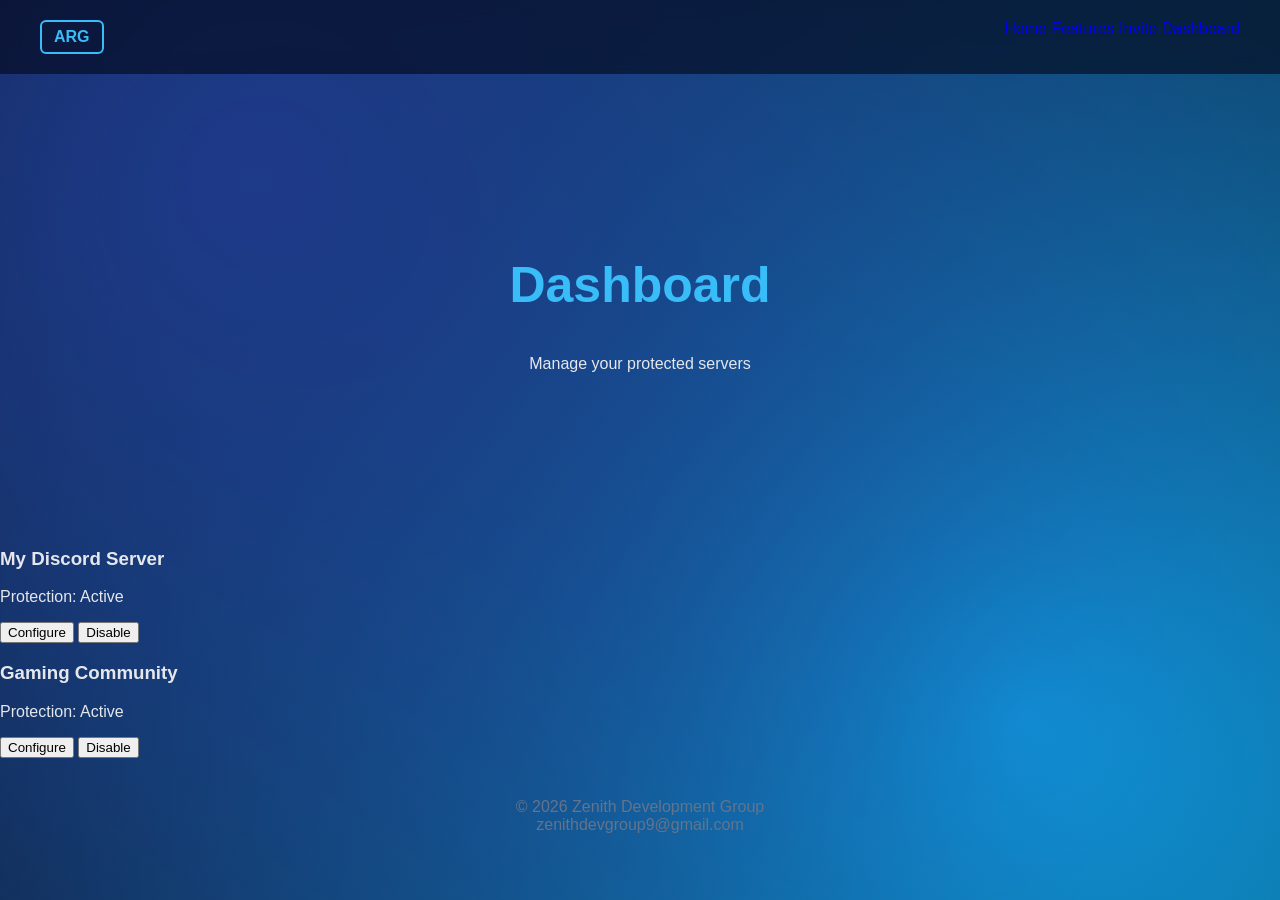
==== dashboard.html @ f728563c "Create dashboard.html" ====
<!DOCTYPE html>
<html lang="en">
<head>
<meta charset="UTF-8">
<meta name="viewport" content="width=device-width, initial-scale=1.0">
<title>Dashboard - AegisRaidGuard</title>
<link rel="stylesheet" href="style.css">
</head>

<body>

<div class="background"></div>

<nav>
  <div class="logo-box">ARG</div>
  <div>
    <a href="index.html">Home</a>
    <a href="features.html">Features</a>
    <a href="invite.html">Invite</a>
    <a href="dashboard.html">Dashboard</a>
  </div>
</nav>

<section class="hero">
  <h2>Dashboard</h2>
  <p>Manage your protected servers</p>
</section>

<!-- SERVERS -->
<section class="servers">

  <div class="server-card">
    <div class="server-info">
      <h3>My Discord Server</h3>
      <p>Protection: Active</p>
    </div>

    <div class="server-actions">
      <button>Configure</button>
      <button class="danger">Disable</button>
    </div>
  </div>

  <div class="server-card">
    <div class="server-info">
      <h3>Gaming Community</h3>
      <p>Protection: Active</p>
    </div>

    <div class="server-actions">
      <button>Configure</button>
      <button class="danger">Disable</button>
    </div>
  </div>

</section>

<footer>
  © 2026 Zenith Development Group  
  <br>zenithdevgroup9@gmail.com
</footer>

</body>
</html>
---- style.css ----
body {
  margin: 0;
  font-family: Arial, sans-serif;
  background: #0b1220;
  color: #e5e7eb;
}

/* BACKGROUND */
.background {
  position: fixed;
  width: 100%;
  height: 100%;
  background: radial-gradient(circle at 20% 20%, #1e3a8a, transparent),
              radial-gradient(circle at 80% 80%, #0ea5e9, transparent);
  animation: moveBg 12s infinite alternate;
  z-index: -1;
}

@keyframes moveBg {
  0% { transform: translate(0,0); }
  100% { transform: translate(-60px,-60px); }
}

/* NAV */
nav {
  display: flex;
  justify-content: space-between;
  padding: 20px 40px;
  background: rgba(2,6,23,0.6);
  backdrop-filter: blur(10px);
}

/* LOGO */
.logo-box {
  border: 2px solid #38bdf8;
  padding: 6px 12px;
  border-radius: 6px;
  color: #38bdf8;
  font-weight: bold;
}

/* HERO */
.hero {
  text-align: center;
  padding: 140px 20px;
}

.hero h2 {
  font-size: 50px;
  color: #38bdf8;
}

/* BUTTONS */
.buttons {
  margin-top: 20px;
}

.btn {
  padding: 12px 25px;
  background: #38bdf8;
  color: black;
  border-radius: 10px;
  text-decoration: none;
  margin: 5px;
  display: inline-block;
  transition: 0.3s;
}

.btn.secondary {
  background: transparent;
  border: 1px solid #38bdf8;
  color: #38bdf8;
}

.btn:hover {
  transform: scale(1.05);
  box-shadow: 0 0 15px #38bdf8;
}

/* STATS */
.stats {
  display: flex;
  justify-content: center;
  gap: 40px;
  padding: 40px;
}

.stat h3 {
  font-size: 30px;
  text-align: center;
}

.stat p {
  text-align: center;
  color: #94a3b8;
}

/* STATUS */
.status {
  width: 15px;
  height: 15px;
  border-radius: 50%;
  margin: auto;
}

.online {
  background: #22c55e;
  box-shadow: 0 0 10px #22c55e;
}

/* DASHBOARD */
.dashboard {
  padding: 40px;
  max-width: 700px;
  margin: auto;
}

.dash-box {
  margin-bottom: 20px;
}

.bar {
  height: 10px;
  background: #1e293b;
  border-radius: 5px;
  overflow: hidden;
}

.fill {
  height: 100%;
  width: 70%;
  background: #38bdf8;
  animation: load 2s ease;
}

.fill.strong {
  width: 90%;
}

@keyframes load {
  from { width: 0; }
}

/* FOOTER */
footer {
  text-align: center;
  padding: 40px;
  color: #64748b;
}
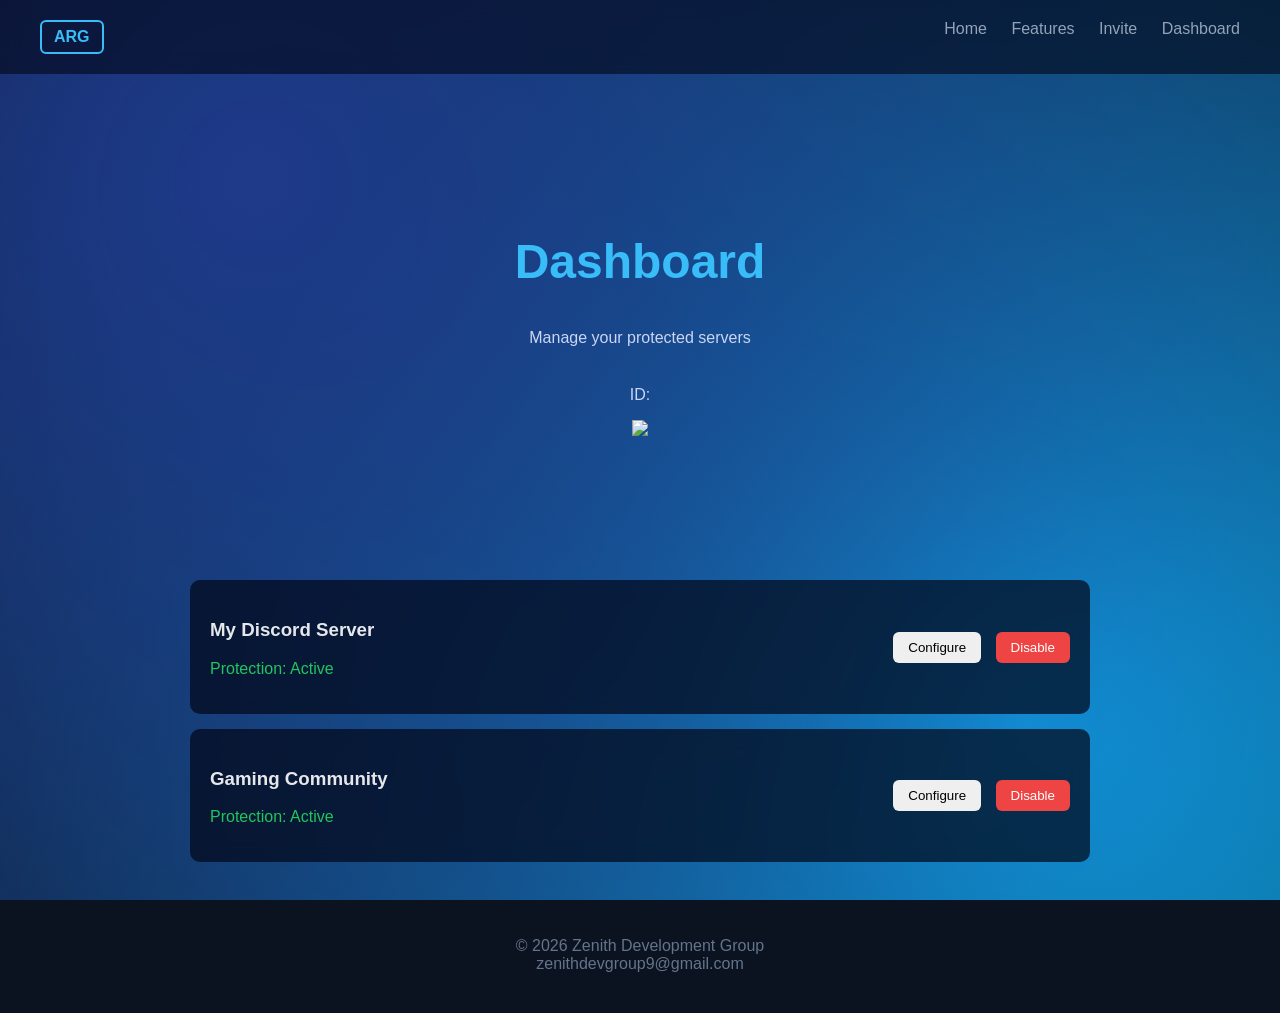
==== commit 6fe9a582: "Update dashboard.html" ====
--- a/dashboard.html
+++ b/dashboard.html
@@ -24,6 +24,16 @@
 <section class="hero">
   <h2>Dashboard</h2>
   <p>Manage your protected servers</p>
+  <h2 id="username"></h2>
+<p>ID: <span id="userid"></span></p>
+<img id="avatar" width="100" />
+
+<script>
+const params = new URLSearchParams(window.location.search);
+document.getElementById("username").textContent = params.get("username");
+document.getElementById("userid").textContent = params.get("id");
+document.getElementById("avatar").src = `https://cdn.discordapp.com/avatars/${params.get("id")}/${params.get("avatar")}.png`;
+</script>
 </section>
 
 <!-- SERVERS -->
--- a/style.css
+++ b/style.css
@@ -3,6 +3,7 @@
   font-family: Arial, sans-serif;
   background: #0b1220;
   color: #e5e7eb;
+  overflow-x: hidden;
 }
 
 /* BACKGROUND */
@@ -30,6 +31,16 @@
   backdrop-filter: blur(10px);
 }
 
+nav a {
+  color: #94a3b8;
+  margin-left: 20px;
+  text-decoration: none;
+}
+
+nav a:hover {
+  color: #38bdf8;
+}
+
 /* LOGO */
 .logo-box {
   border: 2px solid #38bdf8;
@@ -42,28 +53,33 @@
 /* HERO */
 .hero {
   text-align: center;
-  padding: 140px 20px;
+  padding: 120px 20px;
 }
 
 .hero h2 {
-  font-size: 50px;
-  color: #38bdf8;
-}
-
-/* BUTTONS */
-.buttons {
-  margin-top: 20px;
-}
-
+  font-size: 48px;
+  color: #38bdf8;
+}
+
+.hero p {
+  color: #cbd5f5;
+}
+
+/* BOTONES GENERALES */
 .btn {
   padding: 12px 25px;
   background: #38bdf8;
   color: black;
   border-radius: 10px;
   text-decoration: none;
+  display: inline-block;
   margin: 5px;
-  display: inline-block;
   transition: 0.3s;
+}
+
+.btn:hover {
+  transform: scale(1.05);
+  box-shadow: 0 0 15px #38bdf8;
 }
 
 .btn.secondary {
@@ -72,9 +88,27 @@
   color: #38bdf8;
 }
 
-.btn:hover {
-  transform: scale(1.05);
-  box-shadow: 0 0 15px #38bdf8;
+/* FEATURES */
+.features {
+  display: grid;
+  grid-template-columns: repeat(auto-fit, minmax(250px,1fr));
+  gap: 20px;
+  padding: 40px;
+}
+
+.card {
+  background: rgba(2,6,23,0.7);
+  backdrop-filter: blur(10px);
+  padding: 25px;
+  border-radius: 12px;
+  transition: 0.4s;
+  opacity: 0;
+  transform: translateY(40px);
+}
+
+.card:hover {
+  transform: translateY(-10px) scale(1.02);
+  box-shadow: 0 0 15px rgba(56,189,248,0.3);
 }
 
 /* STATS */
@@ -83,6 +117,7 @@
   justify-content: center;
   gap: 40px;
   padding: 40px;
+  flex-wrap: wrap;
 }
 
 .stat h3 {
@@ -141,6 +176,51 @@
   from { width: 0; }
 }
 
+/* SERVERS (dashboard) */
+.servers {
+  max-width: 900px;
+  margin: auto;
+  padding: 20px;
+}
+
+.server-card {
+  display: flex;
+  justify-content: space-between;
+  align-items: center;
+  background: rgba(2,6,23,0.7);
+  backdrop-filter: blur(10px);
+  padding: 20px;
+  border-radius: 10px;
+  margin-bottom: 15px;
+  transition: 0.3s;
+}
+
+.server-card:hover {
+  transform: translateY(-5px);
+}
+
+.server-info p {
+  color: #22c55e;
+}
+
+/* BOTONES DASHBOARD */
+.server-actions button {
+  margin-left: 10px;
+  padding: 8px 15px;
+  border: none;
+  border-radius: 6px;
+  cursor: pointer;
+}
+
+.server-actions button:hover {
+  opacity: 0.8;
+}
+
+.server-actions .danger {
+  background: #ef4444;
+  color: white;
+}
+
 /* FOOTER */
 footer {
   text-align: center;
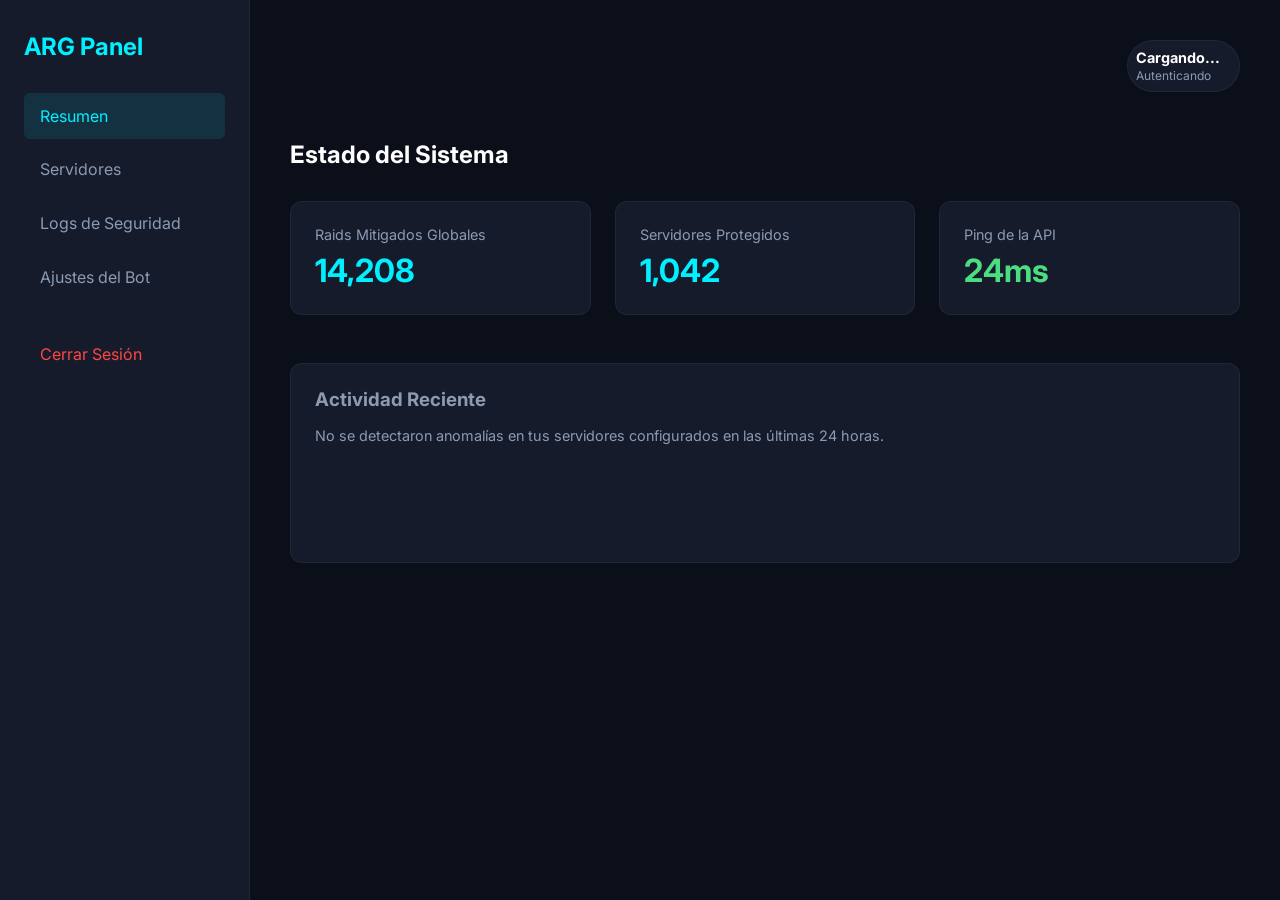
==== commit 7d89773c: "Update dashboard.html" ====
--- a/dashboard.html
+++ b/dashboard.html
@@ -1,74 +1,61 @@
 <!DOCTYPE html>
-<html lang="en">
+<html lang="es">
 <head>
-<meta charset="UTF-8">
-<meta name="viewport" content="width=device-width, initial-scale=1.0">
-<title>Dashboard - AegisRaidGuard</title>
-<link rel="stylesheet" href="style.css">
+    <meta charset="UTF-8">
+    <meta name="viewport" content="width=device-width, initial-scale=1.0">
+    <title>Dashboard | AegisRaidGuard</title>
+    <link rel="stylesheet" href="/style.css">
+    <link href="https://fonts.googleapis.com/css2?family=Inter:wght@400;600;700&display=swap" rel="stylesheet">
 </head>
+<body>
+    <div class="dashboard-container">
+        <aside class="sidebar">
+            <h2>ARG Panel</h2>
+            <ul class="nav-links">
+                <li><a href="#" class="active">Resumen</a></li>
+                <li><a href="#">Servidores</a></li>
+                <li><a href="#">Logs de Seguridad</a></li>
+                <li><a href="#">Ajustes del Bot</a></li>
+                <li><a href="/" id="logoutBtn" style="color: var(--danger); margin-top: 2rem;">Cerrar Sesión</a></li>
+            </ul>
+        </aside>
 
-<body>
+        <main class="main-content animate-fade-in">
+            <header class="topbar">
+                <div class="user-profile">
+                    <img src="" alt="Avatar" id="userAvatar" class="avatar" style="display: none;">
+                    <div class="user-info">
+                        <h4 id="userName">Cargando...</h4>
+                        <p id="userId">Autenticando</p>
+                    </div>
+                </div>
+            </header>
 
-<div class="background"></div>
+            <section class="dashboard-core">
+                <h1 style="margin-bottom: 2rem;">Estado del Sistema</h1>
+                
+                <div class="stats-grid">
+                    <div class="stat-card">
+                        <div class="stat-title">Raids Mitigados Globales</div>
+                        <div class="stat-value">14,208</div>
+                    </div>
+                    <div class="stat-card">
+                        <div class="stat-title">Servidores Protegidos</div>
+                        <div class="stat-value">1,042</div>
+                    </div>
+                    <div class="stat-card">
+                        <div class="stat-title">Ping de la API</div>
+                        <div class="stat-value" style="color: #4ade80;">24ms</div>
+                    </div>
+                </div>
 
-<nav>
-  <div class="logo-box">ARG</div>
-  <div>
-    <a href="index.html">Home</a>
-    <a href="features.html">Features</a>
-    <a href="invite.html">Invite</a>
-    <a href="dashboard.html">Dashboard</a>
-  </div>
-</nav>
-
-<section class="hero">
-  <h2>Dashboard</h2>
-  <p>Manage your protected servers</p>
-  <h2 id="username"></h2>
-<p>ID: <span id="userid"></span></p>
-<img id="avatar" width="100" />
-
-<script>
-const params = new URLSearchParams(window.location.search);
-document.getElementById("username").textContent = params.get("username");
-document.getElementById("userid").textContent = params.get("id");
-document.getElementById("avatar").src = `https://cdn.discordapp.com/avatars/${params.get("id")}/${params.get("avatar")}.png`;
-</script>
-</section>
-
-<!-- SERVERS -->
-<section class="servers">
-
-  <div class="server-card">
-    <div class="server-info">
-      <h3>My Discord Server</h3>
-      <p>Protection: Active</p>
+                <div class="stat-card" style="min-height: 200px;">
+                    <h3 style="margin-bottom: 1rem; color: var(--text-muted);">Actividad Reciente</h3>
+                    <p style="color: #8b9bb4; font-size: 0.9rem;">No se detectaron anomalías en tus servidores configurados en las últimas 24 horas.</p>
+                </div>
+            </section>
+        </main>
     </div>
-
-    <div class="server-actions">
-      <button>Configure</button>
-      <button class="danger">Disable</button>
-    </div>
-  </div>
-
-  <div class="server-card">
-    <div class="server-info">
-      <h3>Gaming Community</h3>
-      <p>Protection: Active</p>
-    </div>
-
-    <div class="server-actions">
-      <button>Configure</button>
-      <button class="danger">Disable</button>
-    </div>
-  </div>
-
-</section>
-
-<footer>
-  © 2026 Zenith Development Group  
-  <br>zenithdevgroup9@gmail.com
-</footer>
-
+    <script src="/script.js"></script>
 </body>
 </html>
--- a/style.css
+++ b/style.css
@@ -1,229 +1,203 @@
+:root {
+    --bg-main: #0b0f19;
+    --bg-card: #151b2b;
+    --text-main: #ffffff;
+    --text-muted: #8b9bb4;
+    --accent: #00f0ff;
+    --discord: #5865F2;
+    --discord-hover: #4752c4;
+    --danger: #ff4646;
+}
+
+* {
+    margin: 0;
+    padding: 0;
+    box-sizing: border-box;
+    font-family: 'Inter', system-ui, -apple-system, sans-serif;
+}
+
 body {
-  margin: 0;
-  font-family: Arial, sans-serif;
-  background: #0b1220;
-  color: #e5e7eb;
-  overflow-x: hidden;
-}
-
-/* BACKGROUND */
-.background {
-  position: fixed;
-  width: 100%;
-  height: 100%;
-  background: radial-gradient(circle at 20% 20%, #1e3a8a, transparent),
-              radial-gradient(circle at 80% 80%, #0ea5e9, transparent);
-  animation: moveBg 12s infinite alternate;
-  z-index: -1;
-}
-
-@keyframes moveBg {
-  0% { transform: translate(0,0); }
-  100% { transform: translate(-60px,-60px); }
-}
-
-/* NAV */
-nav {
-  display: flex;
-  justify-content: space-between;
-  padding: 20px 40px;
-  background: rgba(2,6,23,0.6);
-  backdrop-filter: blur(10px);
-}
-
-nav a {
-  color: #94a3b8;
-  margin-left: 20px;
-  text-decoration: none;
-}
-
-nav a:hover {
-  color: #38bdf8;
-}
-
-/* LOGO */
-.logo-box {
-  border: 2px solid #38bdf8;
-  padding: 6px 12px;
-  border-radius: 6px;
-  color: #38bdf8;
-  font-weight: bold;
-}
-
-/* HERO */
+    background-color: var(--bg-main);
+    color: var(--text-main);
+    display: flex;
+    flex-direction: column;
+    min-height: 100vh;
+    overflow-x: hidden;
+}
+
+/* Animations */
+@keyframes fadeIn {
+    from { opacity: 0; transform: translateY(10px); }
+    to { opacity: 1; transform: translateY(0); }
+}
+
+.animate-fade-in {
+    animation: fadeIn 0.6s ease forwards;
+}
+
+/* Landing Page */
 .hero {
-  text-align: center;
-  padding: 120px 20px;
-}
-
-.hero h2 {
-  font-size: 48px;
-  color: #38bdf8;
-}
-
-.hero p {
-  color: #cbd5f5;
-}
-
-/* BOTONES GENERALES */
+    display: flex;
+    flex-direction: column;
+    align-items: center;
+    justify-content: center;
+    flex: 1;
+    text-align: center;
+    padding: 2rem;
+}
+
+.logo-text {
+    font-size: 3.5rem;
+    font-weight: 800;
+    letter-spacing: -1px;
+    margin-bottom: 1rem;
+    background: linear-gradient(90deg, #fff, var(--accent));
+    -webkit-background-clip: text;
+    -webkit-text-fill-color: transparent;
+}
+
+.subtitle {
+    font-size: 1.2rem;
+    color: var(--text-muted);
+    margin-bottom: 2.5rem;
+    max-width: 600px;
+}
+
 .btn {
-  padding: 12px 25px;
-  background: #38bdf8;
-  color: black;
-  border-radius: 10px;
-  text-decoration: none;
-  display: inline-block;
-  margin: 5px;
-  transition: 0.3s;
+    display: inline-flex;
+    align-items: center;
+    gap: 0.8rem;
+    padding: 1rem 2rem;
+    font-size: 1rem;
+    font-weight: 600;
+    color: #fff;
+    background-color: var(--discord);
+    border: none;
+    border-radius: 8px;
+    cursor: pointer;
+    text-decoration: none;
+    transition: background-color 0.2s, transform 0.2s;
 }
 
 .btn:hover {
-  transform: scale(1.05);
-  box-shadow: 0 0 15px #38bdf8;
-}
-
-.btn.secondary {
-  background: transparent;
-  border: 1px solid #38bdf8;
-  color: #38bdf8;
-}
-
-/* FEATURES */
-.features {
-  display: grid;
-  grid-template-columns: repeat(auto-fit, minmax(250px,1fr));
-  gap: 20px;
-  padding: 40px;
-}
-
-.card {
-  background: rgba(2,6,23,0.7);
-  backdrop-filter: blur(10px);
-  padding: 25px;
-  border-radius: 12px;
-  transition: 0.4s;
-  opacity: 0;
-  transform: translateY(40px);
-}
-
-.card:hover {
-  transform: translateY(-10px) scale(1.02);
-  box-shadow: 0 0 15px rgba(56,189,248,0.3);
-}
-
-/* STATS */
-.stats {
-  display: flex;
-  justify-content: center;
-  gap: 40px;
-  padding: 40px;
-  flex-wrap: wrap;
-}
-
-.stat h3 {
-  font-size: 30px;
-  text-align: center;
-}
-
-.stat p {
-  text-align: center;
-  color: #94a3b8;
-}
-
-/* STATUS */
-.status {
-  width: 15px;
-  height: 15px;
-  border-radius: 50%;
-  margin: auto;
-}
-
-.online {
-  background: #22c55e;
-  box-shadow: 0 0 10px #22c55e;
-}
-
-/* DASHBOARD */
-.dashboard {
-  padding: 40px;
-  max-width: 700px;
-  margin: auto;
-}
-
-.dash-box {
-  margin-bottom: 20px;
-}
-
-.bar {
-  height: 10px;
-  background: #1e293b;
-  border-radius: 5px;
-  overflow: hidden;
-}
-
-.fill {
-  height: 100%;
-  width: 70%;
-  background: #38bdf8;
-  animation: load 2s ease;
-}
-
-.fill.strong {
-  width: 90%;
-}
-
-@keyframes load {
-  from { width: 0; }
-}
-
-/* SERVERS (dashboard) */
-.servers {
-  max-width: 900px;
-  margin: auto;
-  padding: 20px;
-}
-
-.server-card {
-  display: flex;
-  justify-content: space-between;
-  align-items: center;
-  background: rgba(2,6,23,0.7);
-  backdrop-filter: blur(10px);
-  padding: 20px;
-  border-radius: 10px;
-  margin-bottom: 15px;
-  transition: 0.3s;
-}
-
-.server-card:hover {
-  transform: translateY(-5px);
-}
-
-.server-info p {
-  color: #22c55e;
-}
-
-/* BOTONES DASHBOARD */
-.server-actions button {
-  margin-left: 10px;
-  padding: 8px 15px;
-  border: none;
-  border-radius: 6px;
-  cursor: pointer;
-}
-
-.server-actions button:hover {
-  opacity: 0.8;
-}
-
-.server-actions .danger {
-  background: #ef4444;
-  color: white;
-}
-
-/* FOOTER */
-footer {
-  text-align: center;
-  padding: 40px;
-  color: #64748b;
-}
+    background-color: var(--discord-hover);
+    transform: translateY(-2px);
+}
+
+/* Dashboard Layout */
+.dashboard-container {
+    display: grid;
+    grid-template-columns: 250px 1fr;
+    min-height: 100vh;
+}
+
+.sidebar {
+    background-color: var(--bg-card);
+    padding: 2rem 1.5rem;
+    border-right: 1px solid rgba(255,255,255,0.05);
+}
+
+.sidebar h2 {
+    color: var(--accent);
+    margin-bottom: 2rem;
+    font-size: 1.5rem;
+}
+
+.nav-links {
+    list-style: none;
+}
+
+.nav-links li {
+    margin-bottom: 0.5rem;
+}
+
+.nav-links a {
+    color: var(--text-muted);
+    text-decoration: none;
+    display: block;
+    padding: 0.8rem 1rem;
+    border-radius: 6px;
+    transition: all 0.2s;
+}
+
+.nav-links a:hover, .nav-links a.active {
+    background-color: rgba(0, 240, 255, 0.1);
+    color: var(--accent);
+}
+
+.main-content {
+    padding: 2.5rem;
+}
+
+/* Header & Profile */
+.topbar {
+    display: flex;
+    justify-content: flex-end;
+    align-items: center;
+    margin-bottom: 3rem;
+}
+
+.user-profile {
+    display: flex;
+    align-items: center;
+    gap: 1rem;
+    background: var(--bg-card);
+    padding: 0.5rem 1.2rem 0.5rem 0.5rem;
+    border-radius: 50px;
+    border: 1px solid rgba(255,255,255,0.05);
+}
+
+.avatar {
+    width: 40px;
+    height: 40px;
+    border-radius: 50%;
+    object-fit: cover;
+}
+
+.user-info h4 {
+    font-size: 0.9rem;
+    margin-bottom: 0.1rem;
+}
+
+.user-info p {
+    font-size: 0.75rem;
+    color: var(--text-muted);
+}
+
+/* Stats Grid */
+.stats-grid {
+    display: grid;
+    grid-template-columns: repeat(auto-fit, minmax(240px, 1fr));
+    gap: 1.5rem;
+    margin-bottom: 3rem;
+}
+
+.stat-card {
+    background: var(--bg-card);
+    padding: 1.5rem;
+    border-radius: 12px;
+    border: 1px solid rgba(255,255,255,0.05);
+    transition: transform 0.2s;
+}
+
+.stat-card:hover {
+    transform: translateY(-5px);
+}
+
+.stat-title {
+    color: var(--text-muted);
+    font-size: 0.9rem;
+    margin-bottom: 0.5rem;
+}
+
+.stat-value {
+    font-size: 2rem;
+    font-weight: 700;
+    color: var(--accent);
+}
+
+/* Responsive */
+@media (max-width: 768px) {
+    .dashboard-container { grid-template-columns: 1fr; }
+    .sidebar { display: none; } /* Oculto en móvil para este diseño base */
+}
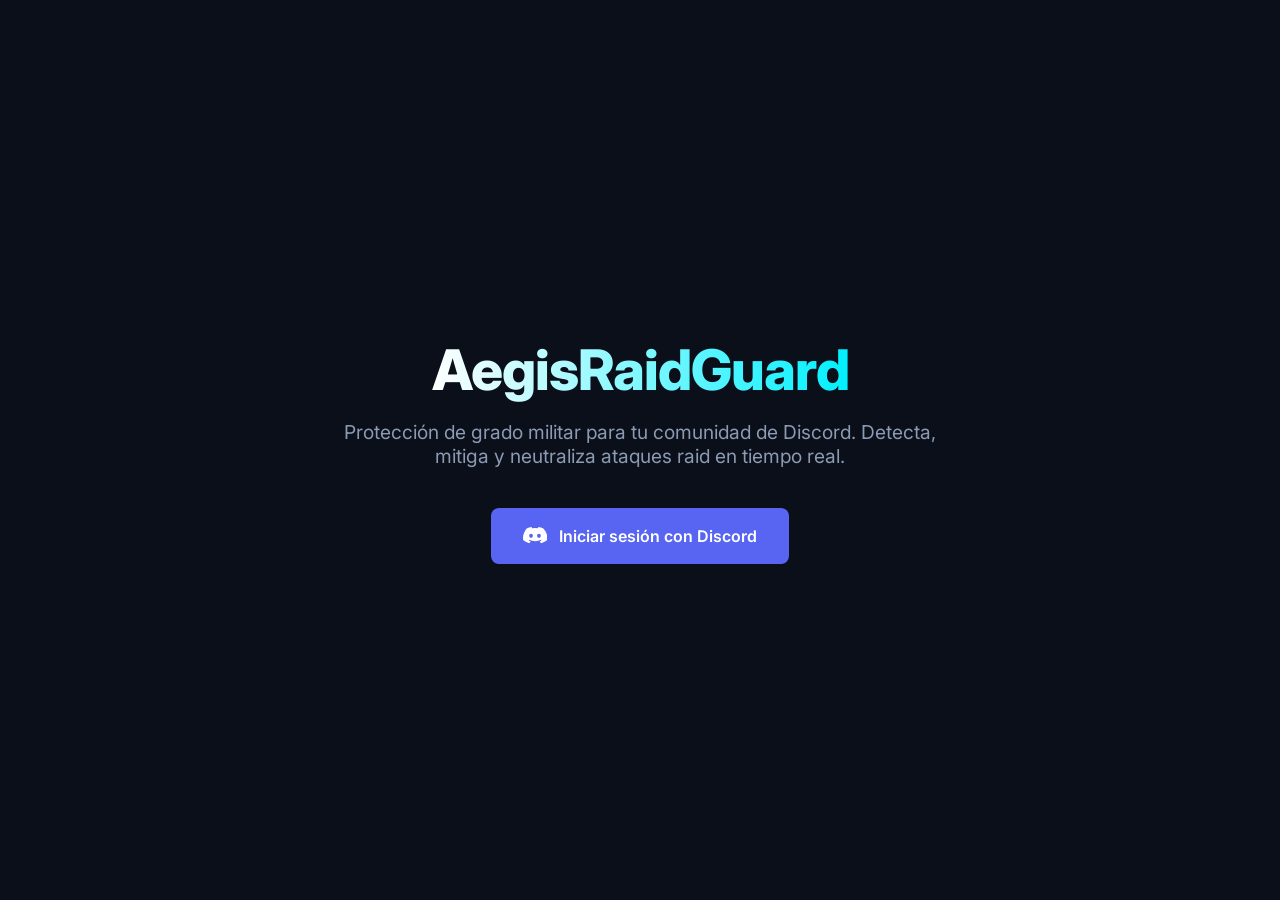
==== commit da04fdac: "Update dashboard.html" ====
--- a/dashboard.html
+++ b/dashboard.html
@@ -5,22 +5,22 @@
     <meta name="viewport" content="width=device-width, initial-scale=1.0">
     <title>Dashboard | AegisRaidGuard</title>
     <link rel="stylesheet" href="/style.css">
-    <link href="https://fonts.googleapis.com/css2?family=Inter:wght@400;600;700&display=swap" rel="stylesheet">
+    <link href="https://fonts.googleapis.com/css2?family=Inter:wght@400;500;600;700&display=swap" rel="stylesheet">
 </head>
 <body>
     <div class="dashboard-container">
         <aside class="sidebar">
             <h2>ARG Panel</h2>
             <ul class="nav-links">
-                <li><a href="#" class="active">Resumen</a></li>
-                <li><a href="#">Servidores</a></li>
-                <li><a href="#">Logs de Seguridad</a></li>
-                <li><a href="#">Ajustes del Bot</a></li>
+                <li><a href="#" class="active" data-target="view-resumen">Resumen</a></li>
+                <li><a href="#" data-target="view-servidores">Servidores</a></li>
+                <li><a href="#" data-target="view-logs">Logs de Seguridad</a></li>
+                <li><a href="#" data-target="view-ajustes">Ajustes del Bot</a></li>
                 <li><a href="/" id="logoutBtn" style="color: var(--danger); margin-top: 2rem;">Cerrar Sesión</a></li>
             </ul>
         </aside>
 
-        <main class="main-content animate-fade-in">
+        <main class="main-content">
             <header class="topbar">
                 <div class="user-profile">
                     <img src="" alt="Avatar" id="userAvatar" class="avatar" style="display: none;">
@@ -31,9 +31,8 @@
                 </div>
             </header>
 
-            <section class="dashboard-core">
+            <section id="view-resumen" class="view-section active animate-fade-in">
                 <h1 style="margin-bottom: 2rem;">Estado del Sistema</h1>
-                
                 <div class="stats-grid">
                     <div class="stat-card">
                         <div class="stat-title">Raids Mitigados Globales</div>
@@ -41,19 +40,80 @@
                     </div>
                     <div class="stat-card">
                         <div class="stat-title">Servidores Protegidos</div>
-                        <div class="stat-value">1,042</div>
+                        <div class="stat-value" id="serversCount">--</div>
                     </div>
                     <div class="stat-card">
                         <div class="stat-title">Ping de la API</div>
                         <div class="stat-value" style="color: #4ade80;">24ms</div>
                     </div>
                 </div>
-
                 <div class="stat-card" style="min-height: 200px;">
-                    <h3 style="margin-bottom: 1rem; color: var(--text-muted);">Actividad Reciente</h3>
-                    <p style="color: #8b9bb4; font-size: 0.9rem;">No se detectaron anomalías en tus servidores configurados en las últimas 24 horas.</p>
+                    <h3 style="margin-bottom: 1rem; color: var(--text-main);">Actividad Reciente</h3>
+                    <p style="color: var(--text-muted); font-size: 0.95rem;">Sistemas operando en parámetros normales. No se requieren intervenciones manuales.</p>
                 </div>
             </section>
+
+            <section id="view-servidores" class="view-section animate-fade-in">
+                <h1 style="margin-bottom: 2rem;">Tus Servidores</h1>
+                <div class="server-grid" id="serversContainer">
+                    </div>
+            </section>
+
+            <section id="view-logs" class="view-section animate-fade-in">
+                <h1 style="margin-bottom: 2rem;">Logs de Seguridad</h1>
+                <div class="stat-card" style="padding: 0; overflow-x: auto;">
+                    <table class="logs-table">
+                        <thead>
+                            <tr>
+                                <th>Fecha</th>
+                                <th>Servidor</th>
+                                <th>Tipo de Amenaza</th>
+                                <th>Acción Tomada</th>
+                                <th>Estado</th>
+                            </tr>
+                        </thead>
+                        <tbody id="logsContainer">
+                            </tbody>
+                    </table>
+                </div>
+            </section>
+
+            <section id="view-ajustes" class="view-section animate-fade-in">
+                <h1 style="margin-bottom: 2rem;">Ajustes Globales del Bot</h1>
+                <div class="settings-grid">
+                    <div class="stat-card setting-item">
+                        <div>
+                            <h3>Filtro Anti-Spam (Heurístico)</h3>
+                            <p class="setting-desc">Detecta y elimina ráfagas de mensajes repetitivos en menos de 3 segundos.</p>
+                        </div>
+                        <label class="switch">
+                            <input type="checkbox" checked>
+                            <span class="slider"></span>
+                        </label>
+                    </div>
+                    <div class="stat-card setting-item">
+                        <div>
+                            <h3>Protección Anti-Nuke</h3>
+                            <p class="setting-desc">Bloquea la eliminación masiva de canales y baneos no autorizados por administradores comprometidos.</p>
+                        </div>
+                        <label class="switch">
+                            <input type="checkbox" checked>
+                            <span class="slider"></span>
+                        </label>
+                    </div>
+                    <div class="stat-card setting-item">
+                        <div>
+                            <h3>Auto-Ban Enlaces Maliciosos</h3>
+                            <p class="setting-desc">Consulta la base de datos global de ARG para banear usuarios que envíen links de phishing.</p>
+                        </div>
+                        <label class="switch">
+                            <input type="checkbox">
+                            <span class="slider"></span>
+                        </label>
+                    </div>
+                </div>
+            </section>
+
         </main>
     </div>
     <script src="/script.js"></script>
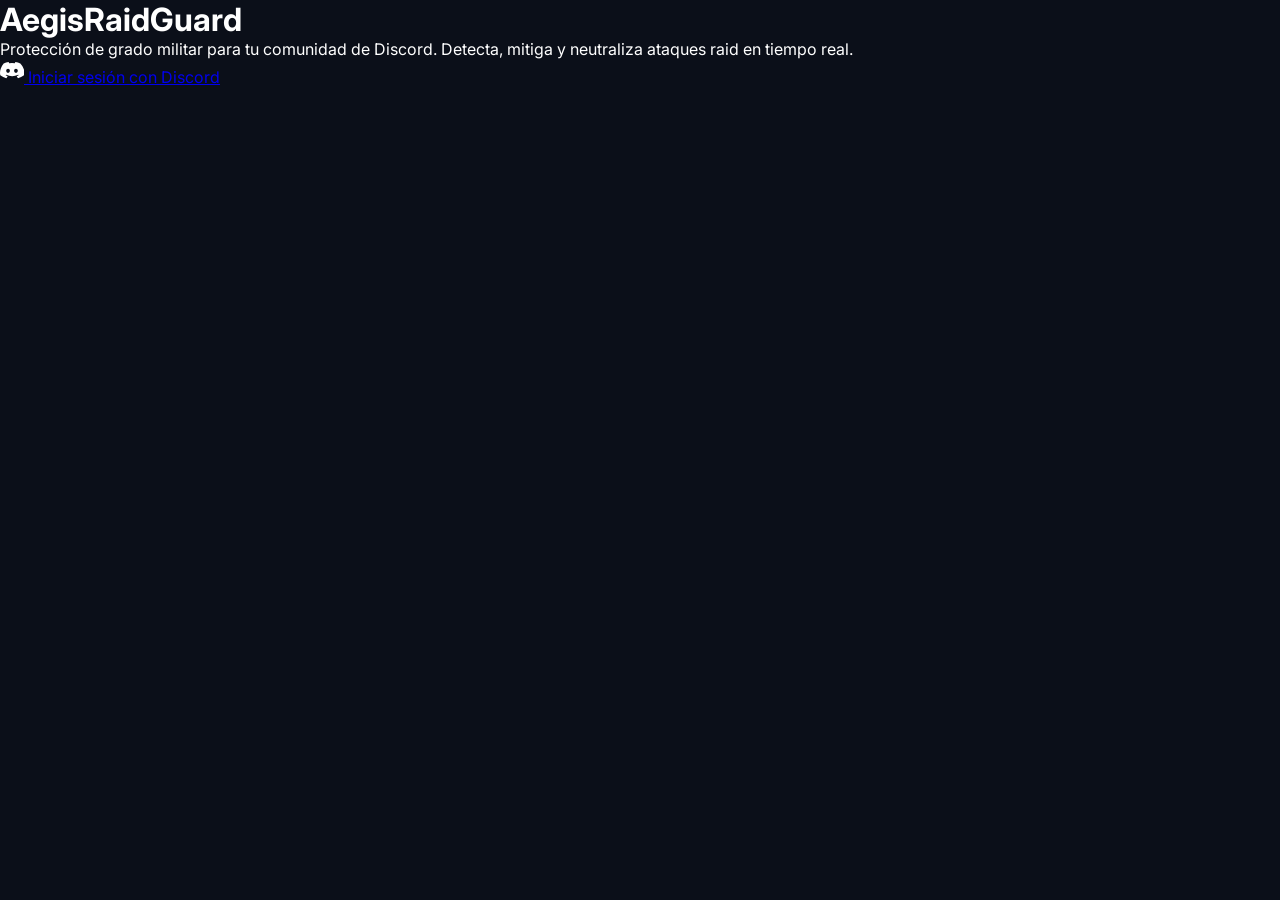
==== commit 582cc8e7: "Update dashboard.html" ====
--- a/dashboard.html
+++ b/dashboard.html
@@ -13,6 +13,7 @@
             <h2>ARG Panel</h2>
             <ul class="nav-links">
                 <li><a href="#" class="active" data-target="view-resumen">Resumen</a></li>
+                <li><a href="#" data-target="view-features">Funcionalidades</a></li>
                 <li><a href="#" data-target="view-servidores">Servidores</a></li>
                 <li><a href="#" data-target="view-logs">Logs de Seguridad</a></li>
                 <li><a href="#" data-target="view-ajustes">Ajustes del Bot</a></li>
@@ -53,10 +54,45 @@
                 </div>
             </section>
 
+            <section id="view-features" class="view-section animate-fade-in">
+                <h1 style="margin-bottom: 2rem;">Módulos de Protección</h1>
+                <div class="features-grid">
+                    <div class="feature-card">
+                        <div class="feature-icon">🛡️</div>
+                        <h3>Anti-Raid Core</h3>
+                        <p>Detección inteligente de entrada masiva de bots con verificación captcha automática.</p>
+                    </div>
+                    <div class="feature-card">
+                        <div class="feature-icon">⚡</div>
+                        <h3>Fast-Action Logs</h3>
+                        <p>Reportes en tiempo real de cada baneo, borrado o cambio sospechoso en el servidor.</p>
+                    </div>
+                    <div class="feature-card">
+                        <div class="feature-icon">🔍</div>
+                        <h3>Link Scanner</h3>
+                        <p>Análisis heurístico de URLs para prevenir ataques de Phishing y Token Grabbing.</p>
+                    </div>
+                    <div class="feature-card">
+                        <div class="feature-icon">🤖</div>
+                        <h3>AI Behavior</h3>
+                        <p>Identifica patrones de comportamiento humano vs automatizado para reducir falsos positivos.</p>
+                    </div>
+                    <div class="feature-card">
+                        <div class="feature-icon">📦</div>
+                        <h3>Backups Automáticos</h3>
+                        <p>Crea copias de seguridad de roles y permisos cada 24 horas automáticamente.</p>
+                    </div>
+                    <div class="feature-card">
+                        <div class="feature-icon">📞</div>
+                        <h3>Alertas Push</h3>
+                        <p>Recibe notificaciones inmediatas en tu dashboard cuando se detecte un ataque crítico.</p>
+                    </div>
+                </div>
+            </section>
+
             <section id="view-servidores" class="view-section animate-fade-in">
                 <h1 style="margin-bottom: 2rem;">Tus Servidores</h1>
-                <div class="server-grid" id="serversContainer">
-                    </div>
+                <div class="server-grid" id="serversContainer"></div>
             </section>
 
             <section id="view-logs" class="view-section animate-fade-in">
@@ -72,19 +108,18 @@
                                 <th>Estado</th>
                             </tr>
                         </thead>
-                        <tbody id="logsContainer">
-                            </tbody>
+                        <tbody id="logsContainer"></tbody>
                     </table>
                 </div>
             </section>
 
             <section id="view-ajustes" class="view-section animate-fade-in">
-                <h1 style="margin-bottom: 2rem;">Ajustes Globales del Bot</h1>
+                <h1 style="margin-bottom: 2rem;">Ajustes Globales</h1>
                 <div class="settings-grid">
                     <div class="stat-card setting-item">
                         <div>
-                            <h3>Filtro Anti-Spam (Heurístico)</h3>
-                            <p class="setting-desc">Detecta y elimina ráfagas de mensajes repetitivos en menos de 3 segundos.</p>
+                            <h3>Filtro Anti-Spam</h3>
+                            <p class="setting-desc">Elimina ráfagas de mensajes repetitivos en menos de 3 segundos.</p>
                         </div>
                         <label class="switch">
                             <input type="checkbox" checked>
@@ -94,26 +129,15 @@
                     <div class="stat-card setting-item">
                         <div>
                             <h3>Protección Anti-Nuke</h3>
-                            <p class="setting-desc">Bloquea la eliminación masiva de canales y baneos no autorizados por administradores comprometidos.</p>
+                            <p class="setting-desc">Bloquea la eliminación masiva de canales y baneos no autorizados.</p>
                         </div>
                         <label class="switch">
                             <input type="checkbox" checked>
                             <span class="slider"></span>
                         </label>
                     </div>
-                    <div class="stat-card setting-item">
-                        <div>
-                            <h3>Auto-Ban Enlaces Maliciosos</h3>
-                            <p class="setting-desc">Consulta la base de datos global de ARG para banear usuarios que envíen links de phishing.</p>
-                        </div>
-                        <label class="switch">
-                            <input type="checkbox">
-                            <span class="slider"></span>
-                        </label>
-                    </div>
                 </div>
             </section>
-
         </main>
     </div>
     <script src="/script.js"></script>
--- a/style.css
+++ b/style.css
@@ -7,14 +7,11 @@
     --discord: #5865F2;
     --discord-hover: #4752c4;
     --danger: #ff4646;
+    --success: #4ade80;
+    --warning: #facc15;
 }
 
-* {
-    margin: 0;
-    padding: 0;
-    box-sizing: border-box;
-    font-family: 'Inter', system-ui, -apple-system, sans-serif;
-}
+* { margin: 0; padding: 0; box-sizing: border-box; font-family: 'Inter', system-ui, sans-serif; }
 
 body {
     background-color: var(--bg-main);
@@ -25,179 +22,75 @@
     overflow-x: hidden;
 }
 
-/* Animations */
+/* Animaciones */
 @keyframes fadeIn {
     from { opacity: 0; transform: translateY(10px); }
     to { opacity: 1; transform: translateY(0); }
 }
+.animate-fade-in { animation: fadeIn 0.4s ease forwards; }
 
-.animate-fade-in {
-    animation: fadeIn 0.6s ease forwards;
-}
+/* Layout Global */
+.dashboard-container { display: grid; grid-template-columns: 260px 1fr; min-height: 100vh; }
+.sidebar { background-color: var(--bg-card); padding: 2.5rem 1.5rem; border-right: 1px solid rgba(255,255,255,0.05); }
+.sidebar h2 { color: var(--accent); margin-bottom: 2.5rem; font-size: 1.5rem; font-weight: 700; }
+.nav-links { list-style: none; }
+.nav-links li { margin-bottom: 0.5rem; }
+.nav-links a { color: var(--text-muted); text-decoration: none; display: block; padding: 0.8rem 1rem; border-radius: 8px; font-weight: 500; transition: all 0.2s; }
+.nav-links a:hover, .nav-links a.active { background-color: rgba(0, 240, 255, 0.08); color: var(--accent); }
 
-/* Landing Page */
-.hero {
-    display: flex;
-    flex-direction: column;
-    align-items: center;
-    justify-content: center;
-    flex: 1;
-    text-align: center;
-    padding: 2rem;
-}
+.main-content { padding: 2.5rem 3rem; overflow-y: auto; }
+.topbar { display: flex; justify-content: flex-end; align-items: center; margin-bottom: 2.5rem; }
 
-.logo-text {
-    font-size: 3.5rem;
-    font-weight: 800;
-    letter-spacing: -1px;
-    margin-bottom: 1rem;
-    background: linear-gradient(90deg, #fff, var(--accent));
-    -webkit-background-clip: text;
-    -webkit-text-fill-color: transparent;
-}
+/* Perfil Usuario */
+.user-profile { display: flex; align-items: center; gap: 1rem; background: var(--bg-card); padding: 0.5rem 1.2rem 0.5rem 0.5rem; border-radius: 50px; border: 1px solid rgba(255,255,255,0.05); }
+.avatar { width: 40px; height: 40px; border-radius: 50%; object-fit: cover; }
+.user-info h4 { font-size: 0.9rem; font-weight: 600; }
+.user-info p { font-size: 0.75rem; color: var(--text-muted); }
 
-.subtitle {
-    font-size: 1.2rem;
-    color: var(--text-muted);
-    margin-bottom: 2.5rem;
-    max-width: 600px;
-}
+/* Vistas y Tarjetas */
+.view-section { display: none; }
+.view-section.active { display: block; }
 
-.btn {
-    display: inline-flex;
-    align-items: center;
-    gap: 0.8rem;
-    padding: 1rem 2rem;
-    font-size: 1rem;
-    font-weight: 600;
-    color: #fff;
-    background-color: var(--discord);
-    border: none;
-    border-radius: 8px;
-    cursor: pointer;
-    text-decoration: none;
-    transition: background-color 0.2s, transform 0.2s;
-}
+.stats-grid { display: grid; grid-template-columns: repeat(auto-fit, minmax(240px, 1fr)); gap: 1.5rem; margin-bottom: 2.5rem; }
+.stat-card { background: var(--bg-card); padding: 1.5rem; border-radius: 12px; border: 1px solid rgba(255,255,255,0.05); }
+.stat-title { color: var(--text-muted); font-size: 0.9rem; margin-bottom: 0.8rem; font-weight: 500; }
+.stat-value { font-size: 2.2rem; font-weight: 700; color: var(--accent); }
 
-.btn:hover {
-    background-color: var(--discord-hover);
-    transform: translateY(-2px);
-}
+/* Grid de Servidores */
+.server-grid { display: grid; grid-template-columns: repeat(auto-fill, minmax(300px, 1fr)); gap: 1.5rem; }
+.server-item { background: var(--bg-card); border-radius: 12px; padding: 1.5rem; border: 1px solid rgba(255,255,255,0.05); display: flex; align-items: center; justify-content: space-between; transition: border-color 0.2s; }
+.server-item:hover { border-color: rgba(0, 240, 255, 0.3); }
+.server-meta { display: flex; align-items: center; gap: 1rem; }
+.server-icon { width: 48px; height: 48px; border-radius: 12px; background: #2b3345; display: flex; align-items: center; justify-content: center; font-weight: 700; font-size: 1.2rem; }
+.server-name { font-weight: 600; font-size: 1.1rem; margin-bottom: 0.2rem; }
+.server-status { font-size: 0.8rem; color: var(--text-muted); }
 
-/* Dashboard Layout */
-.dashboard-container {
-    display: grid;
-    grid-template-columns: 250px 1fr;
-    min-height: 100vh;
-}
+/* Botones */
+.btn-sm { padding: 0.5rem 1rem; border-radius: 6px; font-size: 0.85rem; font-weight: 600; cursor: pointer; border: none; transition: 0.2s; }
+.btn-primary { background: rgba(0, 240, 255, 0.1); color: var(--accent); border: 1px solid rgba(0, 240, 255, 0.2); }
+.btn-primary:hover { background: rgba(0, 240, 255, 0.2); }
+.btn-discord { background: var(--discord); color: white; }
+.btn-discord:hover { background: var(--discord-hover); }
 
-.sidebar {
-    background-color: var(--bg-card);
-    padding: 2rem 1.5rem;
-    border-right: 1px solid rgba(255,255,255,0.05);
-}
+/* Tabla de Logs */
+.logs-table { width: 100%; border-collapse: collapse; text-align: left; }
+.logs-table th { padding: 1rem 1.5rem; color: var(--text-muted); font-weight: 500; font-size: 0.9rem; border-bottom: 1px solid rgba(255,255,255,0.1); }
+.logs-table td { padding: 1.2rem 1.5rem; border-bottom: 1px solid rgba(255,255,255,0.03); font-size: 0.95rem; }
+.logs-table tr:hover td { background: rgba(255,255,255,0.01); }
+.badge { padding: 0.3rem 0.6rem; border-radius: 4px; font-size: 0.8rem; font-weight: 600; }
+.badge.danger { background: rgba(255,70,70,0.1); color: var(--danger); }
+.badge.success { background: rgba(74,222,128,0.1); color: var(--success); }
+.badge.warning { background: rgba(250,204,21,0.1); color: var(--warning); }
 
-.sidebar h2 {
-    color: var(--accent);
-    margin-bottom: 2rem;
-    font-size: 1.5rem;
-}
+/* Ajustes y Switches */
+.settings-grid { display: flex; flex-direction: column; gap: 1rem; max-width: 800px; }
+.setting-item { display: flex; justify-content: space-between; align-items: center; }
+.setting-item h3 { font-size: 1.1rem; margin-bottom: 0.3rem; }
+.setting-desc { color: var(--text-muted); font-size: 0.9rem; line-height: 1.4; }
 
-.nav-links {
-    list-style: none;
-}
-
-.nav-links li {
-    margin-bottom: 0.5rem;
-}
-
-.nav-links a {
-    color: var(--text-muted);
-    text-decoration: none;
-    display: block;
-    padding: 0.8rem 1rem;
-    border-radius: 6px;
-    transition: all 0.2s;
-}
-
-.nav-links a:hover, .nav-links a.active {
-    background-color: rgba(0, 240, 255, 0.1);
-    color: var(--accent);
-}
-
-.main-content {
-    padding: 2.5rem;
-}
-
-/* Header & Profile */
-.topbar {
-    display: flex;
-    justify-content: flex-end;
-    align-items: center;
-    margin-bottom: 3rem;
-}
-
-.user-profile {
-    display: flex;
-    align-items: center;
-    gap: 1rem;
-    background: var(--bg-card);
-    padding: 0.5rem 1.2rem 0.5rem 0.5rem;
-    border-radius: 50px;
-    border: 1px solid rgba(255,255,255,0.05);
-}
-
-.avatar {
-    width: 40px;
-    height: 40px;
-    border-radius: 50%;
-    object-fit: cover;
-}
-
-.user-info h4 {
-    font-size: 0.9rem;
-    margin-bottom: 0.1rem;
-}
-
-.user-info p {
-    font-size: 0.75rem;
-    color: var(--text-muted);
-}
-
-/* Stats Grid */
-.stats-grid {
-    display: grid;
-    grid-template-columns: repeat(auto-fit, minmax(240px, 1fr));
-    gap: 1.5rem;
-    margin-bottom: 3rem;
-}
-
-.stat-card {
-    background: var(--bg-card);
-    padding: 1.5rem;
-    border-radius: 12px;
-    border: 1px solid rgba(255,255,255,0.05);
-    transition: transform 0.2s;
-}
-
-.stat-card:hover {
-    transform: translateY(-5px);
-}
-
-.stat-title {
-    color: var(--text-muted);
-    font-size: 0.9rem;
-    margin-bottom: 0.5rem;
-}
-
-.stat-value {
-    font-size: 2rem;
-    font-weight: 700;
-    color: var(--accent);
-}
-
-/* Responsive */
-@media (max-width: 768px) {
-    .dashboard-container { grid-template-columns: 1fr; }
-    .sidebar { display: none; } /* Oculto en móvil para este diseño base */
-}
+.switch { position: relative; display: inline-block; width: 46px; height: 26px; flex-shrink: 0; }
+.switch input { opacity: 0; width: 0; height: 0; }
+.slider { position: absolute; cursor: pointer; top: 0; left: 0; right: 0; bottom: 0; background-color: #2b3345; transition: .3s; border-radius: 34px; }
+.slider:before { position: absolute; content: ""; height: 18px; width: 18px; left: 4px; bottom: 4px; background-color: white; transition: .3s; border-radius: 50%; }
+input:checked + .slider { background-color: var(--accent); }
+input:checked + .slider:before { transform: translateX(20px); background-color: var(--bg-main); }
